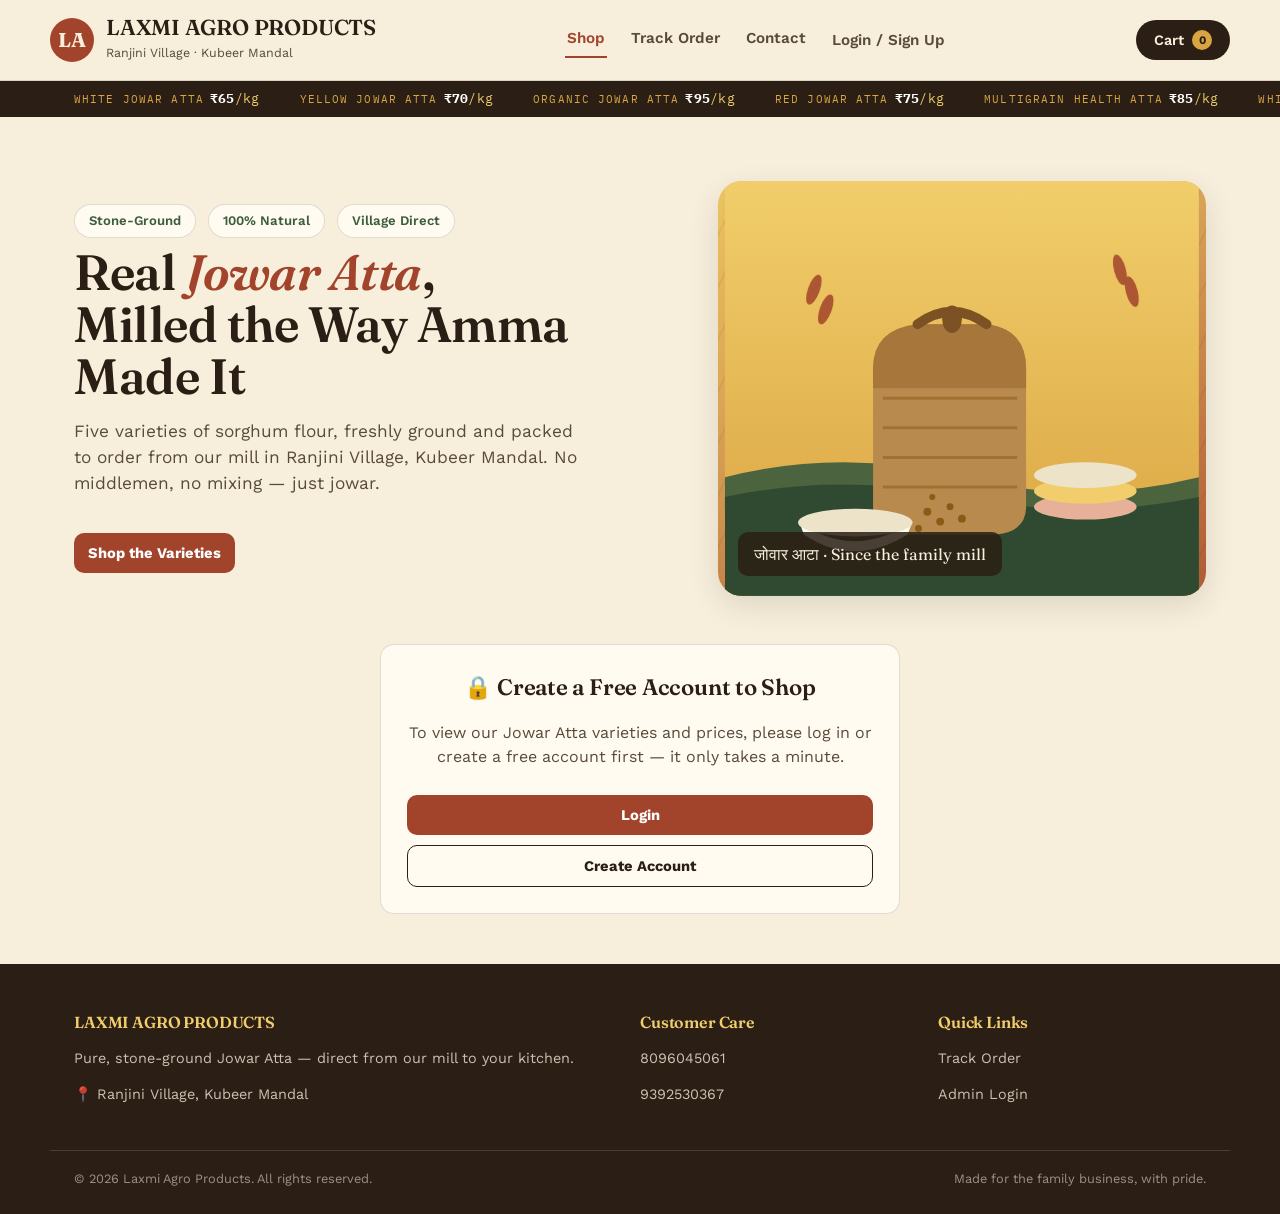
==== index.html @ dc5191c3 "Add files via upload" ====
<!DOCTYPE html>
<html lang="en">
<head>
<meta charset="UTF-8">
<meta name="viewport" content="width=device-width, initial-scale=1.0">
<title>LAXMI AGRO PRODUCTS — Pure Jowar Atta</title>
<meta name="description" content="Buy pure stone-ground Jowar Atta online — White, Yellow, Organic, Red & Multigrain varieties. Direct from Ranjini Village, Kubeer Mandal.">
<link rel="preconnect" href="https://fonts.googleapis.com">
<link href="https://fonts.googleapis.com/css2?family=Fraunces:wght@500;600;700&family=Work+Sans:wght@400;500;600;700&family=IBM+Plex+Mono:wght@500;700&display=swap" rel="stylesheet">
<link rel="icon" type="image/svg+xml" href="favicon.svg">
<link rel="stylesheet" href="css/style.css">
<script src="https://checkout.razorpay.com/v1/checkout.js"></script>
</head>
<body>

<header class="site-header">
  <div class="container header-row">
    <a href="index.html" class="brand">
      <div class="brand-mark">LA</div>
      <div class="brand-text">
        <h1>LAXMI AGRO PRODUCTS</h1>
        <span>Ranjini Village · Kubeer Mandal</span>
      </div>
    </a>
    <nav class="main-nav">
      <a href="#shop" class="nav-link active" data-view="shop">Shop</a>
      <a href="#track" class="nav-link" data-view="track">Track Order</a>
      <a href="#contact" class="nav-link" data-view="contact">Contact</a>
      <span id="accountNavSlot"></span>
    </nav>
    <button class="cart-btn" id="openCartBtn">Cart <span class="cart-count" id="cartCount">0</span></button>
  </div>
</header>

<div class="rate-board">
  <div class="container">
    <div class="rate-track" id="rateTrack"><!-- filled by JS, duplicated for seamless scroll --></div>
  </div>
</div>

<main id="viewShop">
  <div class="container">
    <section class="hero">
      <div>
        <div class="hero-badges">
          <span class="badge">Stone-Ground</span>
          <span class="badge">100% Natural</span>
          <span class="badge">Village Direct</span>
        </div>
        <h2>Real <span class="accent">Jowar Atta</span>,<br>Milled the Way Amma Made It</h2>
        <p class="lede">Five varieties of sorghum flour, freshly ground and packed to order from our mill in Ranjini Village, Kubeer Mandal. No middlemen, no mixing — just jowar.</p>
        <button class="pill-btn" onclick="document.getElementById('productGrid').scrollIntoView({behavior:'smooth'})">Shop the Varieties</button>
      </div>
      <div class="hero-visual">
        <svg viewBox="0 0 480 420" xmlns="http://www.w3.org/2000/svg" style="position:absolute;inset:0;width:100%;height:100%;">
          <defs>
            <linearGradient id="skyGrad" x1="0" y1="0" x2="0" y2="1">
              <stop offset="0%" stop-color="#F1CE6B"/>
              <stop offset="100%" stop-color="#D9A441"/>
            </linearGradient>
          </defs>
          <rect width="480" height="420" fill="url(#skyGrad)"/>
          <!-- distant field texture -->
          <path d="M0 300 Q120 270 240 300 T480 300 V420 H0 Z" fill="#3B5D3E" opacity="0.9"/>
          <path d="M0 320 Q120 295 240 320 T480 320 V420 H0 Z" fill="#2F4A31"/>
          <!-- jute sack -->
          <g>
            <path d="M150 190 Q150 150 195 145 H265 Q305 150 305 190 V330 Q305 355 275 358 H180 Q150 355 150 330 Z" fill="#B98A4E"/>
            <path d="M150 190 Q150 150 195 145 H265 Q305 150 305 190 V210 H150 Z" fill="#A6763B"/>
            <line x1="160" y1="220" x2="296" y2="220" stroke="#8B5A15" stroke-width="3" opacity=".5"/>
            <line x1="160" y1="250" x2="296" y2="250" stroke="#8B5A15" stroke-width="3" opacity=".5"/>
            <line x1="160" y1="280" x2="296" y2="280" stroke="#8B5A15" stroke-width="3" opacity=".5"/>
            <line x1="160" y1="310" x2="296" y2="310" stroke="#8B5A15" stroke-width="3" opacity=".5"/>
            <!-- tied neck -->
            <path d="M195 145 Q230 120 265 145" fill="none" stroke="#7C5225" stroke-width="10" stroke-linecap="round"/>
            <ellipse cx="230" cy="140" rx="10" ry="14" fill="#7C5225"/>
          </g>
          <!-- spilled grain + bowl -->
          <ellipse cx="130" cy="368" rx="70" ry="16" fill="#7C3220" opacity=".18"/>
          <path d="M75 345 Q130 385 190 345 L185 358 Q130 392 80 358 Z" fill="#FFFBF1"/>
          <ellipse cx="132" cy="346" rx="58" ry="14" fill="#EDE3C8"/>
          <g fill="#8B5A15">
            <circle cx="205" cy="335" r="4"/>
            <circle cx="218" cy="345" r="4"/>
            <circle cx="196" cy="352" r="3.5"/>
            <circle cx="228" cy="330" r="3.5"/>
            <circle cx="240" cy="342" r="4"/>
            <circle cx="210" cy="320" r="3"/>
          </g>
          <!-- rotis stack -->
          <g>
            <ellipse cx="365" cy="330" rx="52" ry="13" fill="#E7B199"/>
            <ellipse cx="365" cy="314" rx="52" ry="13" fill="#F1CE6B"/>
            <ellipse cx="365" cy="298" rx="52" ry="13" fill="#EDE3C8"/>
          </g>
          <!-- grain ears floating -->
          <g fill="#A2432B" opacity=".85">
            <ellipse cx="90" cy="110" rx="6" ry="16" transform="rotate(20 90 110)"/>
            <ellipse cx="102" cy="130" rx="6" ry="16" transform="rotate(20 102 130)"/>
            <ellipse cx="400" cy="90" rx="6" ry="16" transform="rotate(-15 400 90)"/>
            <ellipse cx="412" cy="112" rx="6" ry="16" transform="rotate(-15 412 112)"/>
          </g>
        </svg>
        <div class="grain-tag">जोवार आटा · Since the family mill</div>
      </div>
    </section>

    <div id="shopGateArea" style="display:none;">
      <div class="track-panel" style="text-align:center;max-width:520px;">
        <h2 style="font-size:1.4rem;">🔒 Create a Free Account to Shop</h2>
        <p style="color:var(--espresso-soft);">To view our Jowar Atta varieties and prices, please log in or create a free account first — it only takes a minute.</p>
        <button class="pill-btn" id="gateLoginBtn" style="width:100%;margin-top:10px;">Login</button>
        <button class="pill-btn ghost" id="gateSignupBtn" style="width:100%;margin-top:10px;">Create Account</button>
      </div>
    </div>

    <div id="shopContentArea">
      <div class="search-row">
        <div class="search-box">
          <span>🔍</span>
          <input id="searchInput" type="text" placeholder="Search a variety — white, organic, multigrain...">
        </div>
      </div>

      <div class="section-title" id="productGrid">
        <h2 style="font-size:1.5rem;margin:0;">Our Jowar Atta Varieties</h2>
        <p id="resultCount"></p>
      </div>
      <div class="grid" id="grid"></div>
    </div>
  </div>
</main>

<main id="viewTrack" style="display:none;">
  <div class="container">
    <div class="section-title" style="margin-top:40px;">
      <h2 style="font-size:1.5rem;margin:0;">Track Your Order</h2>
    </div>
    <div class="track-panel">
      <div class="form-row">
        <label>Order ID or Phone Number</label>
        <input id="trackInput" type="text" placeholder="e.g. LAP260726123 or 9876543210">
      </div>
      <button class="pill-btn" id="trackBtn">Track Order</button>
      <div id="trackResult"></div>
    </div>
  </div>
</main>

<main id="viewContact" style="display:none;">
  <div class="container">
    <div class="section-title" style="margin-top:40px;">
      <h2 style="font-size:1.5rem;margin:0;">Contact Us</h2>
    </div>
    <div class="track-panel" style="text-align:left;">
      <p><b>LAXMI AGRO PRODUCTS</b></p>
      <p>Ranjini Village, Kubeer Mandal</p>
      <p>Customer Care: <a href="tel:8096045061">8096045061</a> / <a href="tel:9392530367">9392530367</a></p>
      <p>We're happy to help with orders, bulk enquiries, and delivery questions.</p>
    </div>
  </div>
</main>

<!-- Cart Drawer -->
<div class="overlay" id="cartOverlay">
  <div class="drawer">
    <div class="drawer-head">
      <h3 style="margin:0;">Your Cart</h3>
      <button class="close-x" id="closeCart">✕</button>
    </div>
    <div id="cartLines"></div>
    <div id="cartFooter"></div>
  </div>
</div>

<!-- Checkout Modal -->
<div class="modal-overlay" id="checkoutOverlay">
  <div class="modal">
    <button class="close-x" id="closeCheckout" style="float:right;">✕</button>
    <div id="checkoutBody"></div>
  </div>
</div>

<footer id="contact">
  <div class="container foot-grid">
    <div>
      <h4>LAXMI AGRO PRODUCTS</h4>
      <p>Pure, stone-ground Jowar Atta — direct from our mill to your kitchen.</p>
      <p>📍 Ranjini Village, Kubeer Mandal</p>
    </div>
    <div>
      <h4>Customer Care</h4>
      <p><a href="tel:8096045061">8096045061</a></p>
      <p><a href="tel:9392530367">9392530367</a></p>
    </div>
    <div>
      <h4>Quick Links</h4>
      <p><a href="#track" class="nav-link" data-view="track">Track Order</a></p>
      <p><a href="admin.html">Admin Login</a></p>
    </div>
  </div>
  <div class="container foot-bottom">
    <span>© <span id="year"></span> Laxmi Agro Products. All rights reserved.</span>
    <span>Made for the family business, with pride.</span>
  </div>
</footer>

<div class="toast" id="toast"></div>

<script src="js/data.js"></script>
<script src="js/store.js"></script>
<script src="js/main.js"></script>
</body>
</html>
---- css/style.css ----
/* ============================================================
   LAXMI AGRO PRODUCTS — visual identity
   Palette: harvest board — cream field, deep rust, grain gold, field green
   Type: Fraunces (display) + Work Sans (body) + IBM Plex Mono (price/data)
   Signature: the "Mandi Rate Board" ticker under the header, styled like
   a real market price board, since this is an agro-commodity shop.
   ============================================================ */

:root {
  --cream: #F7EFDC;
  --cream-card: #FFFBF1;
  --espresso: #2B1F15;
  --espresso-soft: #5A4A3A;
  --rust: #A2432B;
  --rust-dark: #7C3220;
  --gold: #D9A441;
  --gold-soft: #F1CE6B;
  --green: #3B5D3E;
  --line: rgba(43, 31, 21, 0.14);
  --shadow: 0 10px 30px rgba(43, 31, 21, 0.12);
  --radius: 14px;
  font-size: 16px;
}

* { box-sizing: border-box; }
html { scroll-behavior: smooth; }

body {
  margin: 0;
  background: var(--cream);
  color: var(--espresso);
  font-family: "Work Sans", -apple-system, sans-serif;
  line-height: 1.5;
}

h1, h2, h3, h4 {
  font-family: "Fraunces", Georgia, serif;
  font-weight: 600;
  margin: 0 0 .4em;
  letter-spacing: -0.01em;
}

.mono { font-family: "IBM Plex Mono", ui-monospace, monospace; }

a { color: inherit; }
img { max-width: 100%; display: block; }
button { font-family: inherit; cursor: pointer; }

.container {
  max-width: 1180px;
  margin: 0 auto;
  padding: 0 24px;
}

/* ---------- Header ---------- */
.site-header {
  position: sticky;
  top: 0;
  z-index: 40;
  background: var(--cream);
  border-bottom: 1px solid var(--line);
}
.header-row {
  display: flex;
  align-items: center;
  justify-content: space-between;
  padding: 16px 0;
  gap: 16px;
}
.brand {
  display: flex;
  align-items: center;
  gap: 12px;
  text-decoration: none;
}
.brand-mark {
  width: 44px; height: 44px;
  border-radius: 50%;
  background: var(--rust);
  display: flex; align-items: center; justify-content: center;
  color: var(--cream);
  font-family: "Fraunces", serif;
  font-weight: 700;
  font-size: 20px;
  flex-shrink: 0;
}
.brand-text h1 { font-size: 1.35rem; margin: 0; color: var(--espresso); line-height: 1.1; }
.brand-text span { font-size: .78rem; color: var(--espresso-soft); }

.main-nav { display: flex; align-items: center; gap: 22px; }
.main-nav a {
  text-decoration: none;
  font-size: .95rem;
  font-weight: 600;
  color: var(--espresso-soft);
  padding: 6px 2px;
  border-bottom: 2px solid transparent;
}
.main-nav a.active, .main-nav a:hover { color: var(--rust); border-color: var(--rust); }

.cart-btn {
  position: relative;
  background: var(--espresso);
  color: var(--cream);
  border: none;
  border-radius: 999px;
  padding: 10px 18px;
  font-weight: 600;
  font-size: .9rem;
  display: flex; align-items: center; gap: 8px;
}
.cart-count {
  background: var(--gold);
  color: var(--espresso);
  font-size: .72rem;
  font-weight: 700;
  border-radius: 999px;
  min-width: 20px; height: 20px;
  display: flex; align-items: center; justify-content: center;
  padding: 0 4px;
}

/* ---------- Mandi rate ticker (signature element) ---------- */
.rate-board {
  background: var(--espresso);
  color: var(--gold-soft);
  overflow: hidden;
  border-bottom: 1px solid var(--line);
}
.rate-board .container { padding: 0; }
.rate-track {
  display: flex;
  gap: 40px;
  white-space: nowrap;
  padding: 8px 24px;
  animation: ticker 28s linear infinite;
  width: max-content;
}
.rate-board:hover .rate-track { animation-play-state: paused; }
.rate-item { font-family: "IBM Plex Mono", monospace; font-size: .82rem; letter-spacing: .02em; }
.rate-item b { color: #fff; }
.rate-label { color: var(--gold); text-transform: uppercase; font-size: .7rem; letter-spacing: .1em; margin-right: 6px; }
@keyframes ticker {
  from { transform: translateX(0); }
  to { transform: translateX(-50%); }
}

/* ---------- Hero ---------- */
.hero {
  padding: 64px 0 48px;
  display: grid;
  grid-template-columns: 1.1fr .9fr;
  gap: 48px;
  align-items: center;
}
.hero h2 {
  font-size: clamp(2.1rem, 4vw, 3.1rem);
  line-height: 1.05;
  margin-bottom: .3em;
}
.hero .accent { color: var(--rust); font-style: italic; }
.hero p.lede { font-size: 1.08rem; color: var(--espresso-soft); max-width: 46ch; margin-bottom: 26px; }
.hero-badges { display: flex; gap: 12px; flex-wrap: wrap; margin-bottom: 8px; }
.badge {
  background: var(--cream-card);
  border: 1px solid var(--line);
  border-radius: 999px;
  padding: 6px 14px;
  font-size: .82rem;
  font-weight: 600;
  color: var(--green);
}
.hero-visual {
  aspect-ratio: 4/3.4;
  border-radius: 24px;
  background:
    radial-gradient(circle at 30% 20%, rgba(217,164,65,.55), transparent 55%),
    linear-gradient(155deg, var(--gold-soft), var(--rust) 120%);
  position: relative;
  overflow: hidden;
  box-shadow: var(--shadow);
}
.hero-visual::before {
  content: "";
  position: absolute; inset: 0;
  background-image: repeating-linear-gradient(115deg, rgba(43,31,21,.06) 0 2px, transparent 2px 22px);
}
.hero-visual .grain-tag {
  position: absolute; bottom: 20px; left: 20px;
  background: rgba(43,31,21,.85);
  color: var(--cream);
  padding: 10px 16px;
  border-radius: 10px;
  font-family: "Fraunces", serif;
  font-size: 1rem;
}

/* ---------- Search ---------- */
.search-row {
  display: flex;
  gap: 12px;
  align-items: center;
  margin: 8px 0 28px;
}
.search-box {
  flex: 1;
  display: flex;
  align-items: center;
  background: var(--cream-card);
  border: 1px solid var(--line);
  border-radius: 12px;
  padding: 10px 16px;
  gap: 10px;
}
.search-box input {
  border: none; background: transparent; outline: none;
  font-size: 1rem; width: 100%; color: var(--espresso); font-family: inherit;
}
.section-title { display: flex; align-items: baseline; justify-content: space-between; margin: 40px 0 10px; }
.section-title p { color: var(--espresso-soft); margin: 0; font-size: .92rem; }

/* ---------- Product grid ---------- */
.grid {
  display: grid;
  grid-template-columns: repeat(auto-fill, minmax(240px, 1fr));
  gap: 22px;
  margin-bottom: 50px;
}
.card {
  background: var(--cream-card);
  border: 1px solid var(--line);
  border-radius: var(--radius);
  overflow: hidden;
  display: flex;
  flex-direction: column;
  transition: transform .15s ease, box-shadow .15s ease;
}
.card:hover { transform: translateY(-4px); box-shadow: var(--shadow); }
.card-media {
  aspect-ratio: 5/4;
  position: relative;
  display: flex; align-items: flex-end;
  padding: 14px;
}
.card-media img { width: 100%; height: 100%; object-fit: cover; position: absolute; inset: 0; }
.card-tag {
  position: relative; z-index: 1;
  background: rgba(43,31,21,.85);
  color: #fff;
  font-size: .72rem;
  font-weight: 700;
  padding: 4px 10px;
  border-radius: 999px;
}
.card-body { padding: 16px; display: flex; flex-direction: column; gap: 6px; flex: 1; }
.card-body h3 { font-size: 1.08rem; margin: 0; }
.card-local { font-size: .8rem; color: var(--espresso-soft); margin: -4px 0 4px; }
.card-desc { font-size: .86rem; color: var(--espresso-soft); flex: 1; }
.card-price { font-family: "IBM Plex Mono", monospace; font-weight: 700; font-size: 1.15rem; color: var(--rust-dark); margin-top: 4px; }
.card-price span { font-size: .75rem; font-weight: 500; color: var(--espresso-soft); }
.out-of-stock { opacity: .55; }
.pill-btn {
  border: none;
  border-radius: 10px;
  background: var(--rust);
  color: #fff;
  font-weight: 700;
  padding: 11px 14px;
  font-size: .92rem;
  margin-top: 10px;
}
.pill-btn:hover { background: var(--rust-dark); }
.pill-btn.ghost { background: transparent; border: 1.5px solid var(--espresso); color: var(--espresso); }
.pill-btn:disabled { background: #c9bfa9; cursor: not-allowed; }

/* ---------- Cart / modal drawer ---------- */
.overlay {
  position: fixed; inset: 0;
  background: rgba(43,31,21,.45);
  display: none;
  align-items: stretch;
  justify-content: flex-end;
  z-index: 100;
}
.overlay.open { display: flex; }
.drawer {
  background: var(--cream);
  width: min(440px, 100%);
  height: 100%;
  overflow-y: auto;
  padding: 24px;
  box-shadow: -12px 0 30px rgba(0,0,0,.15);
}
.drawer-head { display: flex; justify-content: space-between; align-items: center; margin-bottom: 18px; }
.close-x { background: none; border: none; font-size: 1.4rem; color: var(--espresso); }
.cart-line { display: flex; gap: 12px; padding: 12px 0; border-bottom: 1px solid var(--line); align-items: center; }
.cart-line .swatch { width: 48px; height: 48px; border-radius: 10px; flex-shrink: 0; }
.cart-line-info { flex: 1; }
.cart-line-info b { font-size: .92rem; }
.cart-line-info div { font-size: .8rem; color: var(--espresso-soft); }
.qty-ctrl { display: flex; align-items: center; gap: 8px; }
.qty-ctrl button { width: 26px; height: 26px; border-radius: 6px; border: 1px solid var(--line); background: var(--cream-card); font-weight: 700; }
.remove-x { background: none; border: none; color: var(--rust); font-size: .78rem; font-weight: 700; }
.cart-total-row { display: flex; justify-content: space-between; font-family: "IBM Plex Mono", monospace; font-weight: 700; font-size: 1.1rem; margin: 18px 0; }
.empty-note { color: var(--espresso-soft); text-align: center; padding: 40px 0; }

/* modal (center) for checkout */
.modal-overlay {
  position: fixed; inset: 0; background: rgba(43,31,21,.5);
  display: none; align-items: center; justify-content: center; z-index: 120; padding: 20px;
}
.modal-overlay.open { display: flex; }
.modal {
  background: var(--cream); border-radius: 18px; max-width: 520px; width: 100%;
  max-height: 92vh; overflow-y: auto; padding: 28px; box-shadow: var(--shadow);
}
.modal h2 { margin-bottom: 6px; }
.modal .step-note { color: var(--espresso-soft); font-size: .88rem; margin-bottom: 18px; }
.form-row { margin-bottom: 14px; }
.form-row label { display: block; font-size: .82rem; font-weight: 600; margin-bottom: 6px; }
.form-row input, .form-row textarea, .form-row select {
  width: 100%; padding: 10px 12px; border-radius: 10px; border: 1px solid var(--line);
  background: var(--cream-card); font-family: inherit; font-size: .95rem; color: var(--espresso);
}
.two-col { display: grid; grid-template-columns: 1fr 1fr; gap: 12px; }
.pay-box {
  background: var(--cream-card); border: 1.5px dashed var(--rust); border-radius: 12px;
  padding: 16px; margin: 14px 0; text-align: center;
}
.pay-box .amount { font-family: "IBM Plex Mono", monospace; font-size: 1.6rem; font-weight: 700; color: var(--rust-dark); }
.pay-box a.upi-link {
  display: inline-block; margin-top: 10px; background: var(--green); color: #fff;
  padding: 10px 18px; border-radius: 10px; text-decoration: none; font-weight: 700; font-size: .9rem;
}
.pay-box .num { font-family: "IBM Plex Mono", monospace; font-size: 1.05rem; }

/* ---------- Track order ---------- */
.track-panel {
  background: var(--cream-card); border: 1px solid var(--line); border-radius: var(--radius);
  padding: 26px; max-width: 640px; margin: 0 auto 50px;
}
.timeline { display: flex; justify-content: space-between; margin-top: 26px; position: relative; }
.timeline::before {
  content: ""; position: absolute; top: 13px; left: 0; right: 0; height: 2px; background: var(--line);
}
.tl-step { flex: 1; text-align: center; position: relative; z-index: 1; }
.tl-dot { width: 26px; height: 26px; border-radius: 50%; background: var(--cream-card); border: 2px solid var(--line); margin: 0 auto 8px; display: flex; align-items: center; justify-content: center; font-size: .7rem; font-weight: 700; }
.tl-step.done .tl-dot { background: var(--green); border-color: var(--green); color: #fff; }
.tl-step span { font-size: .74rem; color: var(--espresso-soft); }
.tl-step.done span { color: var(--green); font-weight: 700; }
.order-items-list { margin-top: 20px; border-top: 1px solid var(--line); padding-top: 14px; }
.order-items-list .row { display: flex; justify-content: space-between; font-size: .9rem; padding: 5px 0; }

/* ---------- Footer ---------- */
footer {
  background: var(--espresso); color: var(--cream); padding: 46px 0 26px; margin-top: 40px;
}
.foot-grid { display: grid; grid-template-columns: 2fr 1fr 1fr; gap: 30px; }
footer h4 { color: var(--gold-soft); font-size: 1rem; }
footer p, footer a { color: rgba(247,239,220,.78); font-size: .9rem; text-decoration: none; }
footer a:hover { color: var(--gold-soft); }
.foot-bottom { border-top: 1px solid rgba(247,239,220,.15); margin-top: 30px; padding-top: 18px; font-size: .8rem; color: rgba(247,239,220,.55); display: flex; justify-content: space-between; flex-wrap: wrap; gap: 8px; }

/* ---------- Success page ---------- */
.success-wrap { max-width: 560px; margin: 70px auto; text-align: center; padding: 0 20px; }
.check-circle {
  width: 84px; height: 84px; border-radius: 50%; background: var(--green); color: #fff;
  display: flex; align-items: center; justify-content: center; font-size: 2.4rem; margin: 0 auto 20px;
}
.order-id-box {
  background: var(--cream-card); border: 1.5px dashed var(--rust); border-radius: 12px;
  padding: 16px; margin: 24px 0; font-family: "IBM Plex Mono", monospace; font-size: 1.3rem; font-weight: 700;
}

/* ---------- Admin ---------- */
.admin-shell { display: flex; min-height: 100vh; }
.admin-side {
  width: 230px; background: var(--espresso); color: var(--cream); padding: 22px 16px; flex-shrink: 0;
  position: sticky; top: 0; height: 100vh;
}
.admin-side h1 { font-size: 1.1rem; color: #fff; margin-bottom: 2px; }
.admin-side .sub { font-size: .74rem; color: rgba(247,239,220,.6); margin-bottom: 26px; }
.admin-nav-btn {
  display: block; width: 100%; text-align: left; background: none; border: none; color: rgba(247,239,220,.8);
  padding: 11px 12px; border-radius: 10px; font-size: .92rem; font-weight: 600; margin-bottom: 4px;
}
.admin-nav-btn.active, .admin-nav-btn:hover { background: rgba(247,239,220,.1); color: #fff; }
.admin-main { flex: 1; padding: 30px 34px; max-width: 1100px; }
.admin-topbar { display: flex; justify-content: space-between; align-items: center; margin-bottom: 26px; }
.stat-row { display: grid; grid-template-columns: repeat(4,1fr); gap: 16px; margin-bottom: 30px; }
.stat-card { background: var(--cream-card); border: 1px solid var(--line); border-radius: 12px; padding: 18px; }
.stat-card .num { font-family: "IBM Plex Mono", monospace; font-size: 1.7rem; font-weight: 700; color: var(--rust-dark); }
.stat-card .lbl { font-size: .8rem; color: var(--espresso-soft); }

table { width: 100%; border-collapse: collapse; background: var(--cream-card); border-radius: 12px; overflow: hidden; }
th, td { text-align: left; padding: 12px 14px; border-bottom: 1px solid var(--line); font-size: .88rem; }
th { background: rgba(43,31,21,.06); font-weight: 700; }
tr:last-child td { border-bottom: none; }
.status-chip { padding: 4px 10px; border-radius: 999px; font-size: .74rem; font-weight: 700; display: inline-block; }
.status-Placed { background: #F1E4C0; color: #8B5A15; }
.status-Payment-Verified { background: #D6E8D2; color: var(--green); }
.status-Packed { background: #DCE7F5; color: #2E4E8C; }
.status-Shipped { background: #E5D6F5; color: #6A3E9C; }
.status-Delivered { background: #cdeccf; color: #1e5f24; }
.icon-btn { border: 1px solid var(--line); background: var(--cream-card); border-radius: 8px; padding: 6px 10px; font-size: .8rem; font-weight: 600; margin-right: 6px; }
.icon-btn:hover { background: var(--cream); }

.login-wrap { min-height: 100vh; display: flex; align-items: center; justify-content: center; }
.login-card { background: var(--cream-card); border: 1px solid var(--line); border-radius: 18px; padding: 40px; width: 360px; box-shadow: var(--shadow); text-align: center; }

.prod-edit-grid { display: grid; grid-template-columns: repeat(auto-fill,minmax(280px,1fr)); gap: 18px; }
.prod-edit-card { background: var(--cream-card); border: 1px solid var(--line); border-radius: 12px; padding: 16px; }
.prod-edit-card .swatch-big { height: 90px; border-radius: 10px; margin-bottom: 10px; background-size: cover; background-position: center; }
.field-mini { margin-bottom: 8px; }
.field-mini label { font-size: .72rem; font-weight: 700; color: var(--espresso-soft); display: block; margin-bottom: 3px; }
.field-mini input, .field-mini textarea, .field-mini select { width: 100%; padding: 7px 9px; border-radius: 7px; border: 1px solid var(--line); font-size: .85rem; font-family: inherit; }
.field-inline { display: flex; align-items: center; gap: 8px; margin-bottom: 8px; }

.toast {
  position: fixed; bottom: 24px; left: 50%; transform: translateX(-50%);
  background: var(--espresso); color: #fff; padding: 12px 22px; border-radius: 999px; font-size: .88rem;
  z-index: 300; opacity: 0; pointer-events: none; transition: opacity .25s ease, transform .25s ease;
}
.toast.show { opacity: 1; transform: translateX(-50%) translateY(-6px); }

/* Print styles for shipping address slip */
@media print {
  body * { visibility: hidden; }
  #printArea, #printArea * { visibility: visible; }
  #printArea { position: absolute; top: 0; left: 0; width: 100%; padding: 30px; }
}

@media (max-width: 860px) {
  .hero { grid-template-columns: 1fr; }
  .main-nav { display: none; }
  .foot-grid { grid-template-columns: 1fr; }
  .admin-shell { flex-direction: column; }
  .admin-side { width: 100%; height: auto; position: static; display: flex; align-items: center; gap: 10px; overflow-x: auto; }
  .stat-row { grid-template-columns: repeat(2,1fr); }
  .two-col { grid-template-columns: 1fr; }
}
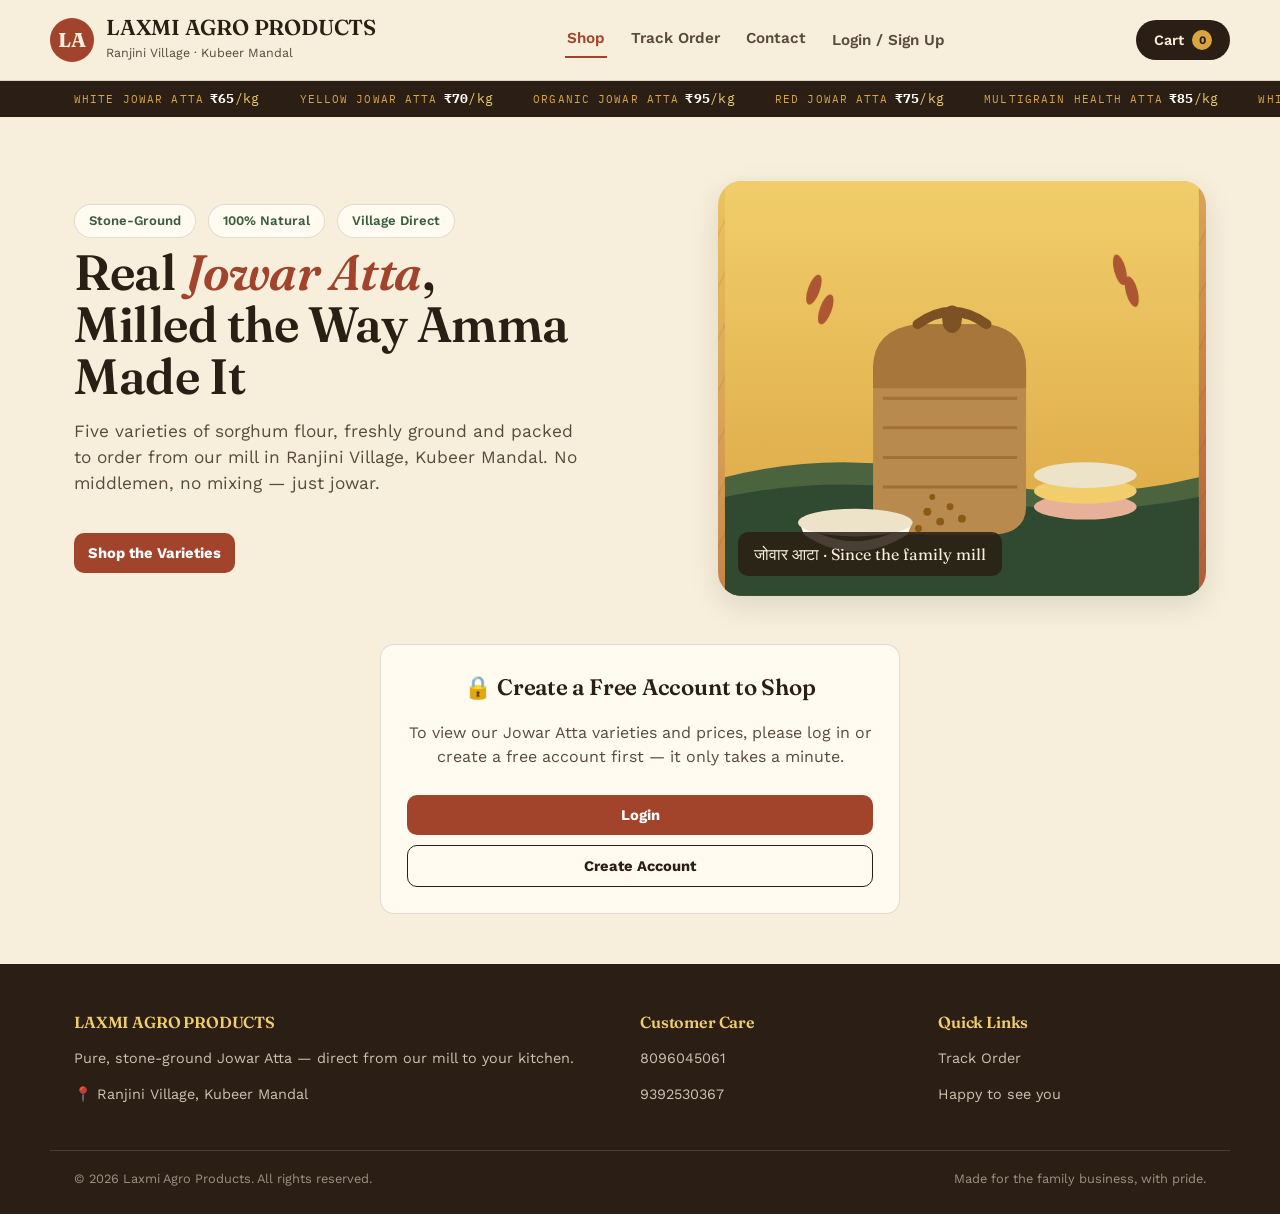
==== commit a8c82434: "Update index.html" ====
--- a/index.html
+++ b/index.html
@@ -196,7 +196,7 @@
     <div>
       <h4>Quick Links</h4>
       <p><a href="#track" class="nav-link" data-view="track">Track Order</a></p>
-      <p><a href="admin.html">Admin Login</a></p>
+      <p><a href="admin.html">Happy to see you</a></p>
     </div>
   </div>
   <div class="container foot-bottom">
